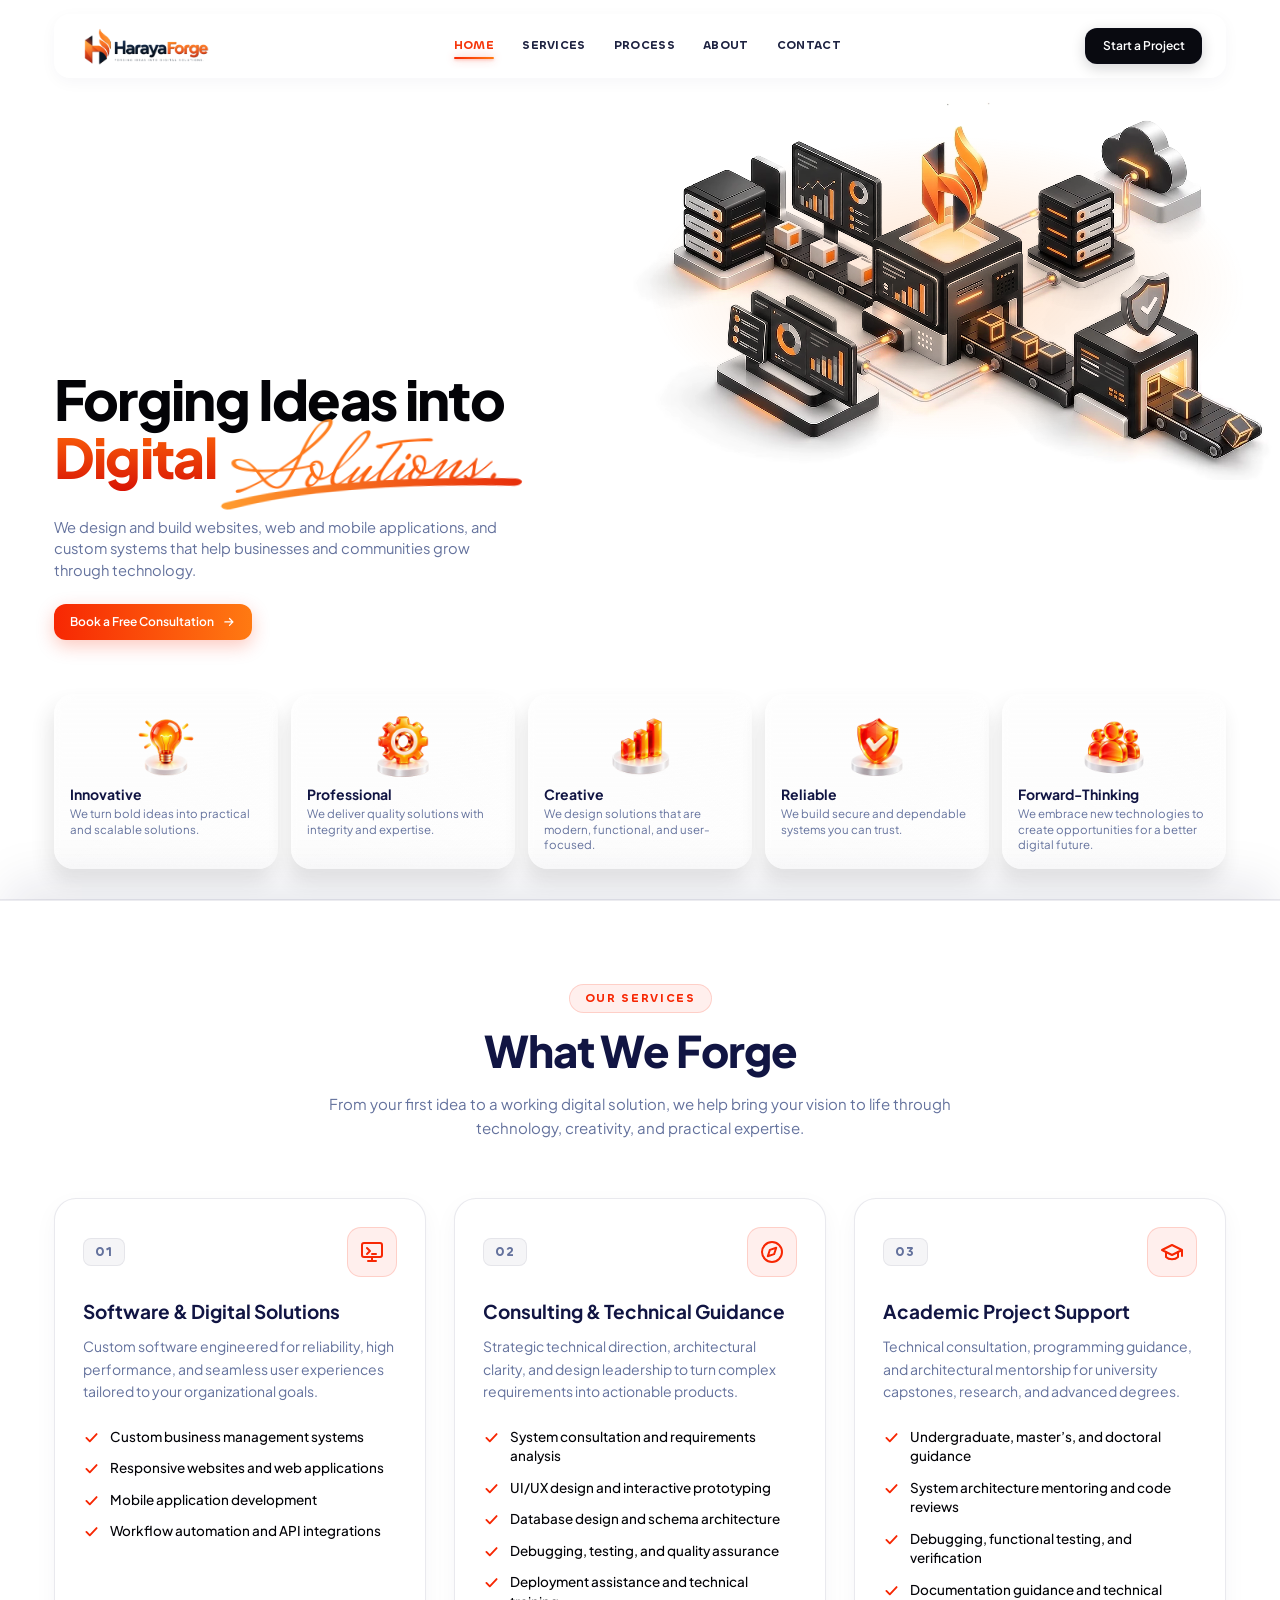
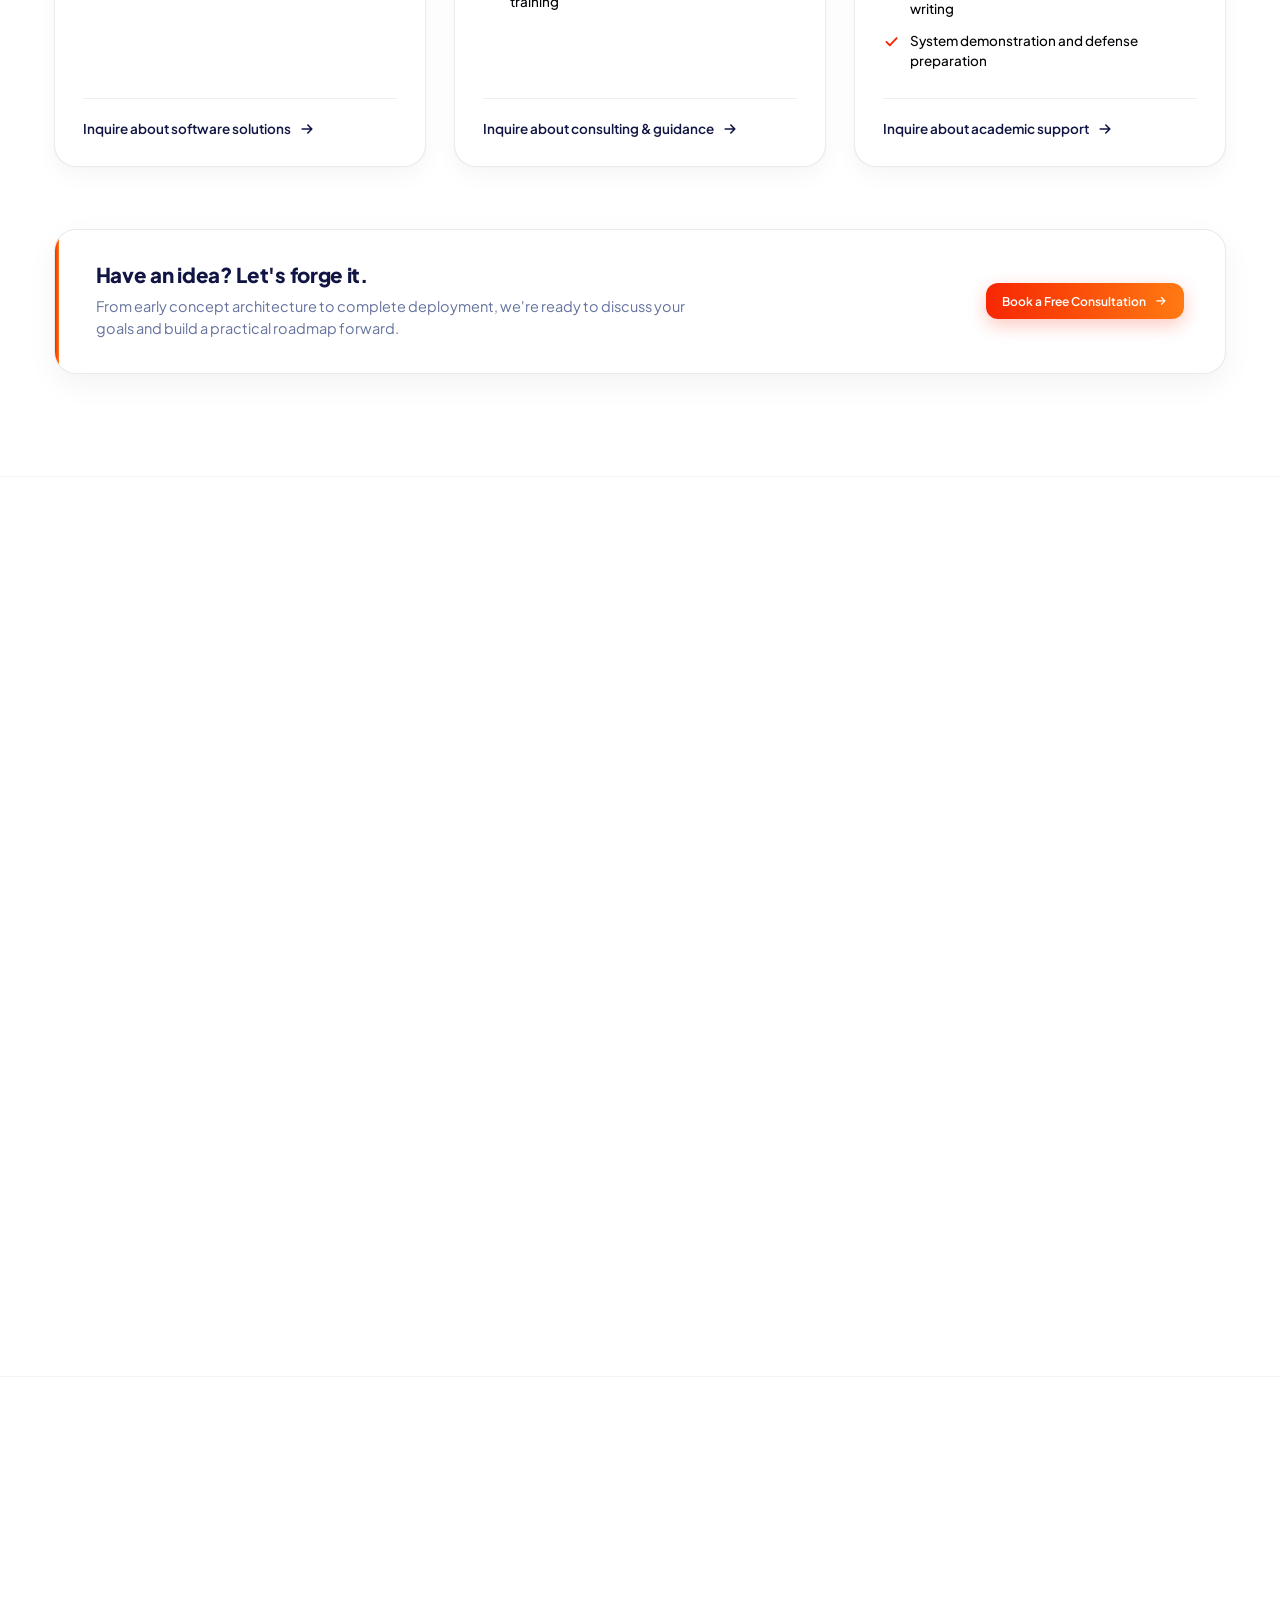
==== index.html @ b67cecdb "first commit" ====
<!DOCTYPE html>
<html lang="en">

<head>
  <meta charset="utf-8">
  <meta name="viewport" content="width=device-width, initial-scale=1">
  <title>HarayaForge | Forging Ideas into Digital Solutions</title>
  <meta name="description"
    content="We design and build websites, web and mobile applications, and custom systems that help businesses and communities grow through technology.">

  <link rel="preconnect" href="https://fonts.googleapis.com">
  <link rel="preconnect" href="https://fonts.gstatic.com" crossorigin>
  <link
    href="https://fonts.googleapis.com/css2?family=Plus+Jakarta+Sans:wght@400;500;600;700;800&family=Mrs+Saint+Delafield&display=swap"
    rel="stylesheet">

  <!-- Favicon, Fonts & Stylesheet -->
  <link rel="preload" href="assets/fonts/Chillax-Semibold.ttf" as="font" type="font/ttf" crossorigin>
  <link rel="icon" href="assets/favicon.png">
  <link rel="stylesheet" href="css/styles.css">
</head>

<body>
  <!-- Accessibility Skip Link -->
  <a class="skip" href="#main">Skip to content</a>

  <div class="page">
    <header>
      <a class="logo" href="#" aria-label="HarayaForge home">
        <img src="assets/logo.webp" alt="HarayaForge" width="489" height="144">
      </a>

      <nav id="nav" aria-label="Primary">
        <ul>
          <li><a class="nav-link on" href="#home">Home</a></li>
          <li><a class="nav-link" href="#services">Services</a></li>
          <li><a class="nav-link" href="#process">Process</a></li>
          <li><a class="nav-link" href="#about">About</a></li>
          <li><a class="nav-link" href="#contact">Contact</a></li>
          <li class="m"><a href="#" style="color:var(--red);font-weight:700">Book a Free Consultation</a></li>
        </ul>
        <span class="nav-indicator" aria-hidden="true"></span>
      </nav>

      <div class="act">
        <a class="btn dark" href="#">Start a Project</a>
        <button class="burger" id="bg" aria-label="Menu" aria-expanded="false" aria-controls="nav">
          <svg viewBox="0 0 24 24" width="22" height="22" fill="none" stroke="#1D2241" stroke-width="2"
            stroke-linecap="round">
            <path d="M4 7h16M4 12h16M4 17h16" />
          </svg>
        </button>
      </div>
    </header>

    <!-- Main Content -->
    <main id="main">
      <!-- Home / Hero Pinned Container (Sticky 100svh Cover-Reveal) -->
      <div class="hero-pinned-container" id="home">
        <div class="hero-pinned-content">
          <canvas id="dot-wave-canvas" class="dot-wave-canvas" aria-hidden="true"></canvas>

          <!-- Hero Section -->
          <section class="hero" aria-labelledby="h">
            <div class="txt">
              <h1 id="h" aria-label="Forging Ideas into Digital Solutions.">
                <span class="l rv" aria-hidden="true">Forging Ideas into</span>
                <span class="l rv" style="--d:.15s" aria-hidden="true"><span class="dg">Digital</span><span
                    class="sol"><span>Solutions.</span><svg viewBox="0 0 100 20" preserveAspectRatio="none">
                      <defs>
                        <linearGradient id="sg">
                          <stop offset="0" stop-color="#FF9A2E" />
                          <stop offset="1" stop-color="#E8300B" />
                        </linearGradient>
                      </defs>
                      <path pathLength="1" d="M2 14 C25 4 55 2 98 8" />
                    </svg></span></span>
              </h1>
              <p class="lead rv" style="--d:.5s">
                We design and build websites, web and mobile applications, and custom systems that help businesses and
                communities grow through technology.
              </p>
              <div class="hero-act rv" style="--d:.65s">
                <a class="btn p" href="#">
                  Book a Free Consultation
                  <svg viewBox="0 0 24 24" fill="none" stroke="currentColor" stroke-width="2.2" stroke-linecap="round"
                    stroke-linejoin="round">
                    <path d="M5 12h14M13 6l6 6-6 6" />
                  </svg>
                </a>
              </div>
            </div>

            <div class="machine" role="img"
              aria-label="Illustration of servers, dashboards and conveyor belts turning ideas into digital solutions">
              <div class="glow"></div>
              <video autoplay muted loop playsinline preload="auto" aria-hidden="true" width="1920" height="1080"
                poster="assets/video/machine-poster.jpg">
                <source src="assets/video/machine.webm" type='video/webm; codecs="vp9"'>
                <source src="assets/video/machine.mp4" type="video/mp4">
              </video>
            </div>
          </section>

          <!-- Feature Value Cards -->
          <ul class="cards">
            <li class="card rv" style="--d:.7s">
              <img src="assets/icons/innovative.webp" alt="" width="340" height="340">
              <h2>Innovative</h2>
              <p>We turn bold ideas into practical and scalable solutions.</p>
            </li>
            <li class="card rv" style="--d:.79s">
              <img src="assets/icons/professional.webp" alt="" width="340" height="340">
              <h2>Professional</h2>
              <p>We deliver quality solutions with integrity and expertise.</p>
            </li>
            <li class="card rv" style="--d:.88s">
              <img src="assets/icons/creative.webp" alt="" width="340" height="340">
              <h2>Creative</h2>
              <p>We design solutions that are modern, functional, and user-focused.</p>
            </li>
            <li class="card rv" style="--d:.97s">
              <img src="assets/icons/reliable.webp" alt="" width="340" height="340">
              <h2>Reliable</h2>
              <p>We build secure and dependable systems you can trust.</p>
            </li>
            <li class="card rv" style="--d:1.06s">
              <img src="assets/icons/forward-thinking.webp" alt="" width="340" height="340">
              <h2>Forward-Thinking</h2>
              <p>We embrace new technologies to create opportunities for a better digital future.</p>
            </li>
          </ul>

          <!-- Depth & Dark Overlay for Polish -->
          <div class="hero-depth-overlay" aria-hidden="true"></div>
        </div>
      </div>

      <!-- Services Section -->
      <section id="services" class="services-section" aria-labelledby="services-title">
        <canvas id="services-dot-canvas" class="dot-wave-canvas" aria-hidden="true"></canvas>
        <div class="services-container">
          <!-- Section Header -->
          <div class="services-header">
            <span class="services-eyebrow">OUR SERVICES</span>
            <h2 id="services-title" class="services-title">What We Forge</h2>
            <p class="services-lead">
              From your first idea to a working digital solution, we help bring your vision to life through technology,
              creativity, and practical expertise.
            </p>
          </div>

          <!-- Services Grid (Exactly Three Cards) -->
          <div class="services-grid">
            <!-- (01) Software & Digital Solutions -->
            <article class="service-card">
              <div class="service-card-top">
                <span class="service-num">01</span>
                <div class="service-icon-wrap" aria-hidden="true">
                  <svg class="service-icon" viewBox="0 0 24 24" fill="none" stroke="currentColor" stroke-width="2"
                    stroke-linecap="round" stroke-linejoin="round">
                    <rect x="2" y="3" width="20" height="14" rx="2" />
                    <line x1="8" y1="21" x2="16" y2="21" />
                    <line x1="12" y1="17" x2="12" y2="21" />
                    <polyline points="7 8 10 11 7 14" />
                    <line x1="12" y1="14" x2="16" y2="14" />
                  </svg>
                </div>
              </div>
              <h3 class="service-card-title">Software & Digital Solutions</h3>
              <p class="service-card-desc">
                Custom software engineered for reliability, high performance, and seamless user experiences tailored to
                your organizational goals.
              </p>
              <ul class="service-features" aria-label="Software & Digital Solutions features">
                <li>
                  <svg class="check-icon" viewBox="0 0 20 20" fill="none" aria-hidden="true">
                    <path d="M4 10.5L8 14.5L16 6" stroke="currentColor" stroke-width="2.2" stroke-linecap="round"
                      stroke-linejoin="round" />
                  </svg>
                  <span>Custom business management systems</span>
                </li>
                <li>
                  <svg class="check-icon" viewBox="0 0 20 20" fill="none" aria-hidden="true">
                    <path d="M4 10.5L8 14.5L16 6" stroke="currentColor" stroke-width="2.2" stroke-linecap="round"
                      stroke-linejoin="round" />
                  </svg>
                  <span>Responsive websites and web applications</span>
                </li>
                <li>
                  <svg class="check-icon" viewBox="0 0 20 20" fill="none" aria-hidden="true">
                    <path d="M4 10.5L8 14.5L16 6" stroke="currentColor" stroke-width="2.2" stroke-linecap="round"
                      stroke-linejoin="round" />
                  </svg>
                  <span>Mobile application development</span>
                </li>
                <li>
                  <svg class="check-icon" viewBox="0 0 20 20" fill="none" aria-hidden="true">
                    <path d="M4 10.5L8 14.5L16 6" stroke="currentColor" stroke-width="2.2" stroke-linecap="round"
                      stroke-linejoin="round" />
                  </svg>
                  <span>Workflow automation and API integrations</span>
                </li>
              </ul>
              <div class="service-card-footer">
                <a class="service-action-link"
                  href="mailto:harayaforge@gmail.com?subject=Inquiry%20regarding%20Software%20%26%20Digital%20Solutions"
                  aria-label="Inquire about Software & Digital Solutions">
                  <span>Inquire about software solutions</span>
                  <svg class="link-arrow" viewBox="0 0 20 20" fill="none" stroke="currentColor" stroke-width="2"
                    stroke-linecap="round" stroke-linejoin="round" aria-hidden="true">
                    <path d="M4 10h12M11 5l5 5-5 5" />
                  </svg>
                </a>
              </div>
            </article>

            <!-- (02) Consulting & Technical Guidance -->
            <article class="service-card">
              <div class="service-card-top">
                <span class="service-num">02</span>
                <div class="service-icon-wrap" aria-hidden="true">
                  <svg class="service-icon" viewBox="0 0 24 24" fill="none" stroke="currentColor" stroke-width="2"
                    stroke-linecap="round" stroke-linejoin="round">
                    <circle cx="12" cy="12" r="10" />
                    <polygon points="16.24 7.76 14.12 14.12 7.76 16.24 9.88 9.88 16.24 7.76" />
                  </svg>
                </div>
              </div>
              <h3 class="service-card-title">Consulting & Technical Guidance</h3>
              <p class="service-card-desc">
                Strategic technical direction, architectural clarity, and design leadership to turn complex requirements
                into actionable products.
              </p>
              <ul class="service-features" aria-label="Consulting & Technical Guidance features">
                <li>
                  <svg class="check-icon" viewBox="0 0 20 20" fill="none" aria-hidden="true">
                    <path d="M4 10.5L8 14.5L16 6" stroke="currentColor" stroke-width="2.2" stroke-linecap="round"
                      stroke-linejoin="round" />
                  </svg>
                  <span>System consultation and requirements analysis</span>
                </li>
                <li>
                  <svg class="check-icon" viewBox="0 0 20 20" fill="none" aria-hidden="true">
                    <path d="M4 10.5L8 14.5L16 6" stroke="currentColor" stroke-width="2.2" stroke-linecap="round"
                      stroke-linejoin="round" />
                  </svg>
                  <span>UI/UX design and interactive prototyping</span>
                </li>
                <li>
                  <svg class="check-icon" viewBox="0 0 20 20" fill="none" aria-hidden="true">
                    <path d="M4 10.5L8 14.5L16 6" stroke="currentColor" stroke-width="2.2" stroke-linecap="round"
                      stroke-linejoin="round" />
                  </svg>
                  <span>Database design and schema architecture</span>
                </li>
                <li>
                  <svg class="check-icon" viewBox="0 0 20 20" fill="none" aria-hidden="true">
                    <path d="M4 10.5L8 14.5L16 6" stroke="currentColor" stroke-width="2.2" stroke-linecap="round"
                      stroke-linejoin="round" />
                  </svg>
                  <span>Debugging, testing, and quality assurance</span>
                </li>
                <li>
                  <svg class="check-icon" viewBox="0 0 20 20" fill="none" aria-hidden="true">
                    <path d="M4 10.5L8 14.5L16 6" stroke="currentColor" stroke-width="2.2" stroke-linecap="round"
                      stroke-linejoin="round" />
                  </svg>
                  <span>Deployment assistance and technical training</span>
                </li>
              </ul>
              <div class="service-card-footer">
                <a class="service-action-link"
                  href="mailto:harayaforge@gmail.com?subject=Inquiry%20regarding%20Consulting%20%26%20Technical%20Guidance"
                  aria-label="Inquire about Consulting & Technical Guidance">
                  <span>Inquire about consulting & guidance</span>
                  <svg class="link-arrow" viewBox="0 0 20 20" fill="none" stroke="currentColor" stroke-width="2"
                    stroke-linecap="round" stroke-linejoin="round" aria-hidden="true">
                    <path d="M4 10h12M11 5l5 5-5 5" />
                  </svg>
                </a>
              </div>
            </article>

            <!-- (03) Academic Project Support -->
            <article class="service-card">
              <div class="service-card-top">
                <span class="service-num">03</span>
                <div class="service-icon-wrap" aria-hidden="true">
                  <svg class="service-icon" viewBox="0 0 24 24" fill="none" stroke="currentColor" stroke-width="2"
                    stroke-linecap="round" stroke-linejoin="round">
                    <path d="M22 10v6M2 10l10-5 10 5-10 5z" />
                    <path d="M6 12v5c3 3 9 3 12 0v-5" />
                  </svg>
                </div>
              </div>
              <h3 class="service-card-title">Academic Project Support</h3>
              <p class="service-card-desc">
                Technical consultation, programming guidance, and architectural mentorship for university capstones,
                research, and advanced degrees.
              </p>
              <ul class="service-features" aria-label="Academic Project Support features">
                <li>
                  <svg class="check-icon" viewBox="0 0 20 20" fill="none" aria-hidden="true">
                    <path d="M4 10.5L8 14.5L16 6" stroke="currentColor" stroke-width="2.2" stroke-linecap="round"
                      stroke-linejoin="round" />
                  </svg>
                  <span>Undergraduate, master’s, and doctoral guidance</span>
                </li>
                <li>
                  <svg class="check-icon" viewBox="0 0 20 20" fill="none" aria-hidden="true">
                    <path d="M4 10.5L8 14.5L16 6" stroke="currentColor" stroke-width="2.2" stroke-linecap="round"
                      stroke-linejoin="round" />
                  </svg>
                  <span>System architecture mentoring and code reviews</span>
                </li>
                <li>
                  <svg class="check-icon" viewBox="0 0 20 20" fill="none" aria-hidden="true">
                    <path d="M4 10.5L8 14.5L16 6" stroke="currentColor" stroke-width="2.2" stroke-linecap="round"
                      stroke-linejoin="round" />
                  </svg>
                  <span>Debugging, functional testing, and verification</span>
                </li>
                <li>
                  <svg class="check-icon" viewBox="0 0 20 20" fill="none" aria-hidden="true">
                    <path d="M4 10.5L8 14.5L16 6" stroke="currentColor" stroke-width="2.2" stroke-linecap="round"
                      stroke-linejoin="round" />
                  </svg>
                  <span>Documentation guidance and technical writing</span>
                </li>
                <li>
                  <svg class="check-icon" viewBox="0 0 20 20" fill="none" aria-hidden="true">
                    <path d="M4 10.5L8 14.5L16 6" stroke="currentColor" stroke-width="2.2" stroke-linecap="round"
                      stroke-linejoin="round" />
                  </svg>
                  <span>System demonstration and defense preparation</span>
                </li>
              </ul>
              <div class="service-card-footer">
                <a class="service-action-link"
                  href="mailto:harayaforge@gmail.com?subject=Inquiry%20regarding%20Academic%20Project%20Support"
                  aria-label="Inquire about Academic Project Support">
                  <span>Inquire about academic support</span>
                  <svg class="link-arrow" viewBox="0 0 20 20" fill="none" stroke="currentColor" stroke-width="2"
                    stroke-linecap="round" stroke-linejoin="round" aria-hidden="true">
                    <path d="M4 10h12M11 5l5 5-5 5" />
                  </svg>
                </a>
              </div>
            </article>
          </div>

          <!-- Consultation CTA Banner -->
          <div class="services-cta-banner">
            <div class="services-cta-content">
              <h3 class="services-cta-title">Have an idea? Let's forge it.</h3>
              <p class="services-cta-desc">
                From early concept architecture to complete deployment, we're ready to discuss your goals and build a
                practical roadmap forward.
              </p>
            </div>
            <div class="services-cta-action">
              <a class="btn p" href="mailto:harayaforge@gmail.com?subject=Consultation%20Request%20-%20HarayaForge">
                Book a Free Consultation
                <svg viewBox="0 0 24 24" fill="none" stroke="currentColor" stroke-width="2.2" stroke-linecap="round"
                  stroke-linejoin="round" aria-hidden="true">
                  <path d="M5 12h14M13 6l6 6-6 6" />
                </svg>
              </a>
            </div>
          </div>
        </div>
      </section>

      <!-- Process Section (Clean White Background) -->
      <section id="process" class="blank-section" aria-label="Process"></section>

      <!-- About Section (Clean White Background) -->
      <section id="about" class="blank-section" aria-label="About"></section>

      <!-- Contact Section (Clean White Background) -->
      <section id="contact" class="blank-section" aria-label="Contact"></section>
    </main>
  </div>

  <!-- Client Script -->
  <script src="js/main.js" defer></script>
</body>

</html>
---- css/styles.css ----
/*
 * HarayaForge — Core Stylesheet
 *
 * Design Tokens (:root variables):
 *   --ink:    #030307  (Body text)
 *   --nav:    #1D2241  (Navigation & outlined button border)
 *   --navy:   #111543  (Card headings)
 *   --muted:  #64729D  (Muted subtitle & lead paragraph)
 *   --red:    #F72703  (Brand red accent)
 *   --orange: #FF7A12  (Brand orange accent)
 *   --grad:   linear-gradient(90deg, #F72703, #FF7A12)
 *
 * Sections:
 *   1. CSS RESET & GLOBAL TOKENS
 *   2. NAVIGATION (HEADER, LOGO, NAV, CTA)
 *   3. HERO SECTION & TYPOGRAPHY
 *   4. MACHINE PRESENTATION & BLEND MODE
 *   5. FEATURE CARDS
 *   6. INTRO KEYFRAME ANIMATIONS
 *   7. ACCESSIBILITY & REDUCED MOTION
 *   8. RESPONSIVE MEDIA QUERIES
 */

/* ==========================================================================
   1. CSS Reset & Global Tokens
   ========================================================================== */
@font-face {
  font-family: 'Chillax';
  src: url('../assets/fonts/Chillax-Semibold.ttf') format('truetype'),
    url('../Chillax-Semibold.ttf') format('truetype');
  font-weight: 600;
  font-style: normal;
  font-display: swap;
}

@font-face {
  font-family: 'Melodrama';
  src: url('../assets/fonts/Melodrama-Bold.ttf') format('truetype'),
    url('../Melodrama-Bold.ttf') format('truetype');
  font-weight: 700;
  font-style: normal;
  font-display: swap;
}

@font-face {
  font-family: 'Melodrama';
  src: url('../assets/fonts/Melodrama-Regular.ttf') format('truetype'),
    url('../Melodrama-Regular.ttf') format('truetype');
  font-weight: 400;
  font-style: normal;
  font-display: swap;
}

@font-face {
  font-family: 'Panchang';
  src: url('../assets/fonts/Panchang-Semibold.ttf') format('truetype'),
    url('../Panchang-Semibold.ttf') format('truetype');
  font-weight: 600;
  font-style: normal;
  font-display: swap;
}

:root {
  --ink: #030307;
  --nav: #1D2241;
  --navy: #111543;
  --muted: #64729D;
  --red: #F72703;
  --orange: #FF7A12;
  --grad: linear-gradient(90deg, #F72703, #FF7A12);

  /* Sticky cover-reveal depth effect parameters (customizable) */
  --hero-min-scale: 0.96;
  --hero-max-dim: 0.35;
  --hero-scale-origin: center center;
  --hero-scale: 1;
  --hero-overlay: 0;
}

* {
  box-sizing: border-box;
}

html {
  scroll-behavior: smooth;
  scroll-padding-top: clamp(80px, 8vw, 115px);
}

#home,
#services,
#process,
#about,
#contact,
.services-section,
.blank-section {
  scroll-margin-top: clamp(80px, 8vw, 115px);
}

/* Modern Aesthetic Scrollbar — Gradient Orange */
* {
  scrollbar-width: thin;
  scrollbar-color: #FF7A12 rgba(245, 247, 250, 0.4);
}

::-webkit-scrollbar {
  width: 7px;
  height: 7px;
}

::-webkit-scrollbar-track {
  background: rgba(245, 247, 250, 0.4);
}

::-webkit-scrollbar-thumb {
  background: linear-gradient(180deg, #FF7A12 0%, #F72703 100%);
  border-radius: 999px;
  border: 1.5px solid transparent;
  background-clip: padding-box;
  box-shadow: 0 0 6px rgba(247, 39, 3, 0.35);
  transition: filter .25s ease, box-shadow .25s ease, background .25s ease;
}

::-webkit-scrollbar-thumb:hover {
  background: linear-gradient(180deg, #FF9431 0%, #FF3814 100%);
  border: 1px solid transparent;
  background-clip: padding-box;
  box-shadow: 0 0 12px rgba(247, 39, 3, 0.6);
  filter: brightness(1.08);
}

::-webkit-scrollbar-thumb:active {
  background: linear-gradient(180deg, #F72703 0%, #D81E00 100%);
  filter: brightness(0.95);
}

::-webkit-scrollbar-corner {
  background: transparent;
}

html,
body {
  margin: 0;
  background: #fff;
  overflow-x: clip;
}

body {
  font-family: 'Plus Jakarta Sans', system-ui, sans-serif;
  color: var(--ink);
}

a {
  color: inherit;
  text-decoration: none;
}

.skip {
  position: absolute;
  left: -999px;
}

.skip:focus {
  left: 8px;
  top: 8px;
  background: #fff;
  padding: 8px;
  z-index: 9;
}

:focus-visible {
  outline: 2px solid var(--red);
  outline-offset: 3px;
}

.page {
  min-height: 100svh;
  display: block;
  max-width: 1800px;
  margin: 0 auto;
  position: relative;
}

/* ==========================================================================
   2. Navigation (Header, Logo, Nav, CTA)
   ========================================================================== */
header {
  position: fixed;
  top: clamp(10px, 1.1vw, 20px);
  left: 0;
  right: 0;
  width: calc(100% - 2 * 4.2vw);
  max-width: calc(1800px - 2 * 4.2vw);
  margin: 0 auto;
  z-index: 1000;
  display: flex;
  align-items: center;
  justify-content: space-between;
  padding: clamp(10px, 0.8vw, 15px) clamp(18px, 1.8vw, 32px);
  box-sizing: border-box;
  background: rgba(255, 255, 255, 0.12);
  backdrop-filter: blur(14px) saturate(140%);
  -webkit-backdrop-filter: blur(14px) saturate(140%);
  border: 1px solid rgba(255, 255, 255, 0.22);
  border-radius: 16px;
  box-shadow: 0 4px 16px rgba(17, 21, 67, 0.04);
  transition: background .4s cubic-bezier(.16, 1, .3, 1),
    backdrop-filter .4s cubic-bezier(.16, 1, .3, 1),
    -webkit-backdrop-filter .4s cubic-bezier(.16, 1, .3, 1),
    border-color .4s cubic-bezier(.16, 1, .3, 1),
    box-shadow .4s cubic-bezier(.16, 1, .3, 1),
    transform .3s ease;
}

main {
  display: block;
  position: relative;
  padding-top: 0;
}

header.scrolled {
  background: rgba(255, 255, 255, 0.78);
  backdrop-filter: blur(24px) saturate(190%);
  -webkit-backdrop-filter: blur(24px) saturate(190%);
  border: 1px solid rgba(255, 255, 255, 0.88);
  box-shadow: 0 16px 40px -8px rgba(17, 21, 67, 0.12),
    0 4px 14px -2px rgba(17, 21, 67, 0.05),
    inset 0 1px 0 rgba(255, 255, 255, 0.95),
    inset 0 -1px 0 rgba(17, 21, 67, 0.04);
}

header .logo,
header nav,
header .act {
  position: relative;
  z-index: 1;
}

.logo img {
  display: block;
  height: clamp(38px, 3.2vw, 52px);
  width: auto;
}

nav {
  position: relative;
}

nav ul {
  display: flex;
  gap: 2.2vw;
  list-style: none;
  margin: 0;
  padding: 0;
  position: relative;
}

nav a {
  position: relative;
  font-family: 'Chillax', system-ui, -apple-system, sans-serif;
  font-size: clamp(12px, .86vw, 15px);
  font-weight: 600;
  letter-spacing: .025em;
  text-transform: uppercase;
  color: var(--nav);
  padding: .4vw 0;
  display: inline-block;
  transition: color .25s ease;
}

nav a:hover {
  color: #F5360A;
}

nav a.on {
  color: #F5360A;
}

/* Sliding active indicator underline (Modern, silky horizontal glider) */
.nav-indicator {
  position: absolute;
  bottom: 0px;
  left: 0;
  height: 2.5px;
  width: 0;
  background: var(--grad);
  border-radius: 999px;
  pointer-events: none;
  opacity: 0;
  transform: translateX(0);
  transition: transform 0.38s cubic-bezier(0.16, 1, 0.3, 1),
    width 0.38s cubic-bezier(0.16, 1, 0.3, 1),
    opacity 0.25s ease;
  box-shadow: 0 0 10px rgba(247, 39, 3, 0.45), 0 1px 3px rgba(247, 39, 3, 0.3);
  z-index: 2;
}

nav .m {
  display: none;
}

.act {
  display: flex;
  gap: .7vw;
  align-items: center;
}

.btn {
  display: inline-flex;
  align-items: center;
  gap: .6vw;
  height: clamp(36px, 2.6vw, 44px);
  padding: 0 1.3vw;
  border-radius: 12px;
  font-weight: 600;
  font-size: clamp(12px, .82vw, 14px);
  white-space: nowrap;
  transition: transform .25s, box-shadow .25s;
}

.btn.o {
  border: 1.5px solid var(--nav);
  font-weight: 500;
  color: var(--nav);
  background: #fff;
}

.btn.p {
  background: var(--grad);
  color: #fff;
  box-shadow: 0 6px 18px rgba(247, 39, 3, .25);
}

.btn.dark {
  background: #090a10;
  color: #fff;
  border: 1px solid rgba(17, 21, 67, 0.12);
  box-shadow: 0 4px 14px rgba(9, 10, 16, 0.18);
}

.btn:hover {
  transform: translateY(-2px);
}

.btn.p:hover {
  box-shadow: 0 10px 24px rgba(247, 39, 3, .35);
}

.btn.dark:hover {
  background: #191c2b;
  box-shadow: 0 8px 22px rgba(9, 10, 16, 0.28);
}

.btn svg {
  width: 1.15em;
  height: 1.15em;
  transition: transform .25s;
}

.btn:hover svg {
  transform: translateX(4px);
}

.burger {
  display: none;
  background: none;
  border: 1.5px solid var(--nav);
  border-radius: 12px;
  width: 42px;
  height: 42px;
  cursor: pointer;
}

/* ==========================================================================
   3. Hero Section & Typography
   ========================================================================== */
/* Sticky Cover-Reveal: Pinned Home Container */
.hero-pinned-container {
  position: -webkit-sticky;
  position: sticky;
  top: 0;
  height: 100vh;
  height: 100svh;
  width: 100%;
  z-index: 1;
  background: #ffffff;
  overflow: hidden;
}

.hero-pinned-content {
  position: relative;
  width: 100%;
  height: 100%;
  display: flex;
  flex-direction: column;
  justify-content: space-between;
  padding-top: calc(clamp(10px, 1.1vw, 20px) + clamp(58px, 4.8vw, 82px) + clamp(24px, 2.5vw, 44px));
  box-sizing: border-box;
  transform-origin: var(--hero-scale-origin, center center);
  transform: scale(var(--hero-scale, 1));
  will-change: transform;
}

.hero-depth-overlay {
  position: absolute;
  inset: 0;
  background: #030307;
  pointer-events: none;
  z-index: 4;
  opacity: var(--hero-overlay, 0);
  will-change: opacity;
}

/* CSS Scroll-Driven Animation (Chromium 115+) with JS RAF fallback */
@supports (animation-timeline: scroll()) {
  @keyframes heroDepthScale {
    from {
      transform: scale(1);
    }

    to {
      transform: scale(var(--hero-min-scale, 0.96));
    }
  }

  @keyframes heroDepthDim {
    from {
      opacity: 0;
    }

    to {
      opacity: var(--hero-max-dim, 0.35);
    }
  }

  .hero-pinned-content {
    animation: heroDepthScale linear both;
    animation-timeline: scroll(root block);
    animation-range: 0 100svh;
  }

  .hero-depth-overlay {
    animation: heroDepthDim linear both;
    animation-timeline: scroll(root block);
    animation-range: 0 100svh;
  }
}

@media (prefers-reduced-motion: reduce) {
  .hero-pinned-content {
    transform: none !important;
    animation: none !important;
  }

  .hero-depth-overlay {
    opacity: 0 !important;
    animation: none !important;
  }
}

.hero {
  position: relative;
  display: flex;
  align-items: flex-end;
  min-height: max(25vw, calc(100svh - clamp(80px, 8vw, 110px) - clamp(245px, 18vw, 290px)));
  padding: 0.8vw 0 2vw 4.2vw;
  margin: auto 0;
}

.dot-wave-canvas {
  position: absolute;
  inset: 0;
  width: 100%;
  height: 100%;
  pointer-events: none;
  z-index: 0;
  overflow: hidden;
}

.txt {
  position: relative;
  z-index: 1;
}

h1 {
  margin: 0;
  font-size: clamp(2.1rem, 4.3vw, 4.6rem);
  font-weight: 800;
  line-height: 1.04;
  letter-spacing: -.03em;
}

h1 .l {
  display: block;
}

.dg {
  background: linear-gradient(180deg, #FF6A0A, #D81405);
  -webkit-background-clip: text;
  background-clip: text;
  color: transparent;
}

.sol {
  position: relative;
  display: inline-block;
  margin-left: .12em;
  font-family: 'Mrs Saint Delafield', cursive;
  font-weight: 400;
  font-size: 1.65em;
  letter-spacing: 0;
  line-height: .6;
  transform: rotate(-3deg);
  padding: 0 .05em;
  vertical-align: -.05em;
}

.sol span {
  background: linear-gradient(160deg, #FFA033 0%, #FF6A13 45%, #E8300B 100%);
  -webkit-background-clip: text;
  background-clip: text;
  color: transparent;
  padding-right: .08em;
}

.sol svg {
  position: absolute;
  left: -2%;
  bottom: -.1em;
  width: 104%;
  height: .32em;
  overflow: visible;
}

.sol path {
  fill: none;
  stroke: url(#sg);
  stroke-width: 5;
  stroke-linecap: round;
  stroke-dasharray: 1;
  animation: draw 1s .9s ease-in-out backwards;
}

.lead {
  margin: 1.5vw 0 0;
  max-width: 35vw;
  font-size: clamp(0.92rem, 1.1vw, 1.25rem);
  line-height: 1.45;
  color: var(--muted);
}

.hero-act {
  margin-top: clamp(16px, 1.8vw, 28px);
  display: flex;
  align-items: center;
  gap: 1vw;
}

/* ==========================================================================
   4. Machine Presentation (no stacking-context ancestors: blend stays valid)
   ========================================================================== */
.machine {
  position: absolute;
  right: -0.5vw;
  top: -1.2vw;
  width: 53vw;
  pointer-events: none;
}

.glow {
  position: absolute;
  inset: 10% 6%;
  background: radial-gradient(closest-side, rgba(255, 122, 18, .22), rgba(255, 122, 18, 0));
}

.machine video {
  position: relative;
  display: block;
  width: 100%;
  height: auto;
  mix-blend-mode: multiply;
  pointer-events: none;
  user-select: none;
  animation: vin 1.2s .5s cubic-bezier(.2, .7, .2, 1) backwards;
}

/* ==========================================================================
   5. Feature Cards
   ========================================================================== */
.cards {
  position: relative;
  z-index: 2;
  list-style: none;
  margin: auto 0 0;
  display: grid;
  grid-template-columns: repeat(5, 1fr);
  gap: 1vw;
  padding: clamp(14px, 1.4vw, 22px) 4.2vw clamp(24px, 2.4vw, 38px);
}

.card {
  position: relative;
  background: rgba(250, 250, 250, 0.45);
  backdrop-filter: blur(8px) saturate(60%);
  -webkit-backdrop-filter: blur(8px) saturate(60%);
  border: 1px solid rgba(255, 255, 255, 0.6);
  border-radius: 20px;
  box-shadow: -4px 12px 20px 0 rgba(51, 51, 51, 0.12),
    inset 0px 0px 4px 2px rgba(255, 255, 255, 0.55);
  overflow: hidden;
  padding: clamp(16px, 1.4vw, 24px) 1.2vw 1.2vw;
  transition: transform .35s, box-shadow .35s;
}

/* Reflection highlights (two-layer overlay) */
.card::before {
  content: '';
  position: absolute;
  top: 0;
  left: 0;
  width: 100%;
  height: 100%;
  pointer-events: none;
  border-radius: inherit;
  /* angled edge reflection */
  background: linear-gradient(to left top, rgba(255, 255, 255, 0.35) 0%, rgba(255, 255, 255, 0) 50%);
  z-index: 1;
}

.card::after {
  content: '';
  position: absolute;
  top: 0;
  left: 0;
  width: 100%;
  height: 100%;
  pointer-events: none;
  border-radius: inherit;
  /* subtle top-to-bottom sheen */
  background: linear-gradient(to bottom, rgba(255, 255, 255, 0.25) 0%, rgba(255, 255, 255, 0) 100%);
  z-index: 1;
}

.card:hover {
  transform: translateY(-4px);
  box-shadow: -4px 16px 28px 0 rgba(51, 51, 51, 0.18),
    inset 0px 0px 6px 3px rgba(255, 255, 255, 0.7);
}

.card img,
.card h2,
.card p {
  position: relative;
  z-index: 2;
}

.card img {
  display: block;
  width: clamp(52px, 5.2vw, 82px);
  height: clamp(52px, 5.2vw, 82px);
  margin: 0 auto .4vw;
  animation: fl 5s ease-in-out infinite;
  transition: scale .35s;
}

.card:hover img {
  scale: 1.05;
}

.card:nth-child(2) img {
  animation-delay: -1s;
}

.card:nth-child(3) img {
  animation-delay: -2s;
}

.card:nth-child(4) img {
  animation-delay: -3s;
}

.card:nth-child(5) img {
  animation-delay: -4s;
}

.card h2 {
  margin: .4vw 0 .25vw;
  font-size: clamp(14px, 1.02vw, 17px);
  font-weight: 700;
  color: var(--navy);
}

.card p {
  margin: 0;
  font-size: clamp(11.5px, .82vw, 13.5px);
  line-height: 1.36;
  color: var(--muted);
}

/* ==========================================================================
   6. Intro Keyframe Animations (CSS only, visible without JS)
   ========================================================================== */
.rv {
  animation: up .8s var(--d, 0s) cubic-bezier(.2, .7, .2, 1) backwards;
}

@keyframes up {
  from {
    opacity: 0;
    transform: translateY(24px);
  }
}

@keyframes vin {
  from {
    opacity: 0;
    scale: .96;
  }
}

@keyframes draw {
  from {
    stroke-dashoffset: 1;
  }

  to {
    stroke-dashoffset: 0;
  }
}

@keyframes fl {
  50% {
    transform: translateY(-5px);
  }
}

/* ==========================================================================
   7. Accessibility & Reduced Motion
   ========================================================================== */
@media (prefers-reduced-motion: reduce) {
  html {
    scroll-behavior: auto !important;
  }

  *,
  *::before,
  *::after {
    animation-duration: 0.01ms !important;
    animation-iteration-count: 1 !important;
    transition-duration: 0.01ms !important;
  }

  .nav-indicator {
    transition: none !important;
  }
}

/* ==========================================================================
   8. Responsive Media Queries
   ========================================================================== */
@media (max-width: 1100px) {
  .cards {
    grid-template-columns: repeat(6, 1fr);
    gap: 14px;
    padding: 0 4vw 22px;
  }

  .card {
    grid-column: span 2;
    padding: 10px 16px 16px;
    border-radius: 16px;
  }

  .card:nth-child(4) {
    grid-column: 2 / 4;
  }

  .card:nth-child(5) {
    grid-column: 4 / 6;
  }

  .card img {
    width: 80px;
    height: 80px;
  }

  .act .o {
    display: none;
  }

  .machine {
    width: 58vw;
  }
}

@media (max-width: 900px) {
  header {
    top: 10px;
    width: calc(100% - 2 * 4vw);
    max-width: none;
    margin: 0 auto;
    padding: 10px 18px;
    border-radius: 16px;
  }

  .hero-pinned-content {
    padding-top: 86px;
  }

  main {
    padding-top: 0;
  }

  .burger {
    display: block;
  }

  .act .btn {
    display: none;
  }

  nav {
    position: absolute;
    left: 0;
    right: 0;
    top: calc(100% + 10px);
    background: rgba(255, 255, 255, 0.12);
    backdrop-filter: blur(16px) saturate(140%);
    -webkit-backdrop-filter: blur(16px) saturate(140%);
    border: 1px solid rgba(255, 255, 255, 0.2);
    border-radius: 16px;
    box-shadow: 0 10px 24px rgba(0, 0, 0, 0.08);
    padding: 14px 22px;
    display: none;
  }

  nav.open {
    display: block;
  }

  nav ul {
    flex-direction: column;
    gap: 6px;
  }

  .nav-indicator {
    display: none !important;
  }

  nav a {
    font-size: 14.5px;
    padding: 9px 0;
    transition: color .25s ease, padding .25s ease;
  }

  nav a.on {
    color: #F5360A;
    font-weight: 700;
    padding-left: 10px;
    border-left: 2.5px solid #F5360A;
  }

  nav .m {
    display: block;
  }

  .hero {
    flex-direction: column;
    align-items: flex-start;
    padding: 22px 5vw 8px;
    margin: 0;
  }

  .lead {
    max-width: none;
    font-size: 16px;
    margin-top: 16px;
  }

  .machine {
    position: relative;
    right: auto;
    top: auto;
    width: 100%;
    margin-top: 8px;
  }

  .logo img {
    height: 46px;
  }
}

@media (max-width: 768px) {
  .hero-pinned-content {
    justify-content: flex-start;
    gap: 6px;
  }

  .cards {
    display: flex;
    overflow-x: auto;
    gap: 12px;
    padding: 8px 4vw 16px;
    margin-top: auto;
    scrollbar-width: none;
    -ms-overflow-style: none;
    -webkit-overflow-scrolling: touch;
  }

  .cards::-webkit-scrollbar {
    display: none;
  }

  .card {
    flex: 0 0 clamp(160px, 45vw, 210px);
    grid-column: auto !important;
    padding: 12px 14px;
    border-radius: 16px;
  }
}

@media (max-width: 560px) {
  .hero {
    padding: 10px 4.5vw 4px;
  }

  .hero h1 {
    font-size: clamp(1.8rem, 7.8vw, 2.4rem);
    line-height: 1.08;
  }

  .lead {
    font-size: 14px;
    margin-top: 10px;
    line-height: 1.4;
  }

  .hero-act {
    margin-top: 12px;
  }

  .hero-act .btn {
    padding: 9px 18px;
    font-size: 13.5px;
  }

  .machine {
    max-height: 24vh;
    width: 90%;
    margin: 4px auto 0;
  }

  .machine video {
    max-height: 24vh;
    object-fit: contain;
  }

  .card img {
    width: 52px;
    height: 52px;
  }

  .card h2 {
    font-size: 14.5px;
  }

  .card p {
    font-size: 12px;
    line-height: 1.35;
  }
}

/* ==========================================================================
   9. Services Section (What We Forge)
   ========================================================================== */
.services-section {
  position: relative;
  z-index: 2;
  min-height: 100vh;
  min-height: 100svh;
  scroll-margin-top: clamp(80px, 8vw, 110px);
  padding: clamp(64px, 6.5vw, 110px) 4.2vw clamp(80px, 8vw, 130px);
  background: #ffffff;
  border-top: 1px solid rgba(17, 21, 67, 0.08);
  border-radius: 0;
  box-shadow: 0 -24px 48px -8px rgba(17, 21, 67, 0.10), 0 -1px 0 rgba(17, 21, 67, 0.08);
  overflow: hidden;
}

.services-container {
  position: relative;
  z-index: 1;
  max-width: 1400px;
  margin: 0 auto;
  width: 100%;
}

/* Services Header with Scroll Reveal */
.services-header {
  text-align: center;
  margin-bottom: clamp(40px, 4.5vw, 64px);
  opacity: 0;
  transform: translateY(24px);
  transition: opacity 0.7s cubic-bezier(0.16, 1, 0.3, 1), transform 0.7s cubic-bezier(0.16, 1, 0.3, 1);
  will-change: opacity, transform;
}

.services-header.in-view {
  opacity: 1;
  transform: translateY(0);
}

@media (prefers-reduced-motion: reduce) {
  .services-header {
    opacity: 1 !important;
    transform: none !important;
    transition: none !important;
  }
}

.services-eyebrow {
  display: inline-block;
  font-family: 'Chillax', system-ui, sans-serif;
  font-size: 12px;
  font-weight: 700;
  letter-spacing: 0.14em;
  text-transform: uppercase;
  color: var(--red);
  background: rgba(247, 39, 3, 0.07);
  border: 1px solid rgba(247, 39, 3, 0.16);
  padding: 5px 15px;
  border-radius: 999px;
  margin-bottom: 14px;
}

.services-title {
  font-family: 'Plus Jakarta Sans', system-ui, sans-serif;
  font-size: clamp(2.1rem, 3.4vw, 3.4rem);
  font-weight: 800;
  color: var(--navy);
  margin: 0 0 16px;
  letter-spacing: -0.025em;
  line-height: 1.12;
}

.services-lead {
  font-size: clamp(15px, 1.05vw, 17.5px);
  color: var(--muted);
  max-width: 680px;
  margin: 0 auto;
  line-height: 1.6;
  font-weight: 400;
}

/* Services Grid (3 Cards) */
.services-grid {
  display: grid;
  grid-template-columns: repeat(3, 1fr);
  gap: clamp(20px, 2.2vw, 32px);
  align-items: stretch;
  margin-bottom: clamp(44px, 4.8vw, 68px);
}

.service-card {
  display: flex;
  flex-direction: column;
  height: 100%;
  background: #ffffff;
  border: 1px solid rgba(17, 21, 67, 0.09);
  border-radius: 22px;
  padding: clamp(24px, 2.2vw, 36px);
  box-shadow: 0 8px 24px rgba(17, 21, 67, 0.04), 0 1px 3px rgba(0, 0, 0, 0.02);
  position: relative;
  overflow: hidden;
  transition: transform 0.3s cubic-bezier(0.16, 1, 0.3, 1),
    box-shadow 0.3s cubic-bezier(0.16, 1, 0.3, 1),
    border-color 0.3s ease;
}

.service-card::before {
  content: '';
  position: absolute;
  top: 0;
  left: 0;
  right: 0;
  height: 3px;
  background: var(--grad);
  opacity: 0;
  transition: opacity 0.3s ease;
}

.service-card:hover {
  transform: translateY(-5px);
  box-shadow: 0 18px 40px rgba(17, 21, 67, 0.09), 0 2px 8px rgba(247, 39, 3, 0.08);
  border-color: rgba(247, 39, 3, 0.28);
}

.service-card:hover::before {
  opacity: 1;
}

.service-card-top {
  display: flex;
  align-items: center;
  justify-content: space-between;
  margin-bottom: 22px;
}

.service-num {
  font-family: 'Chillax', system-ui, sans-serif;
  font-size: 13.5px;
  font-weight: 700;
  color: var(--muted);
  letter-spacing: 0.08em;
  background: rgba(17, 21, 67, 0.04);
  padding: 4px 11px;
  border-radius: 8px;
  border: 1px solid rgba(17, 21, 67, 0.07);
}

.service-icon-wrap {
  width: 50px;
  height: 50px;
  border-radius: 14px;
  background: rgba(247, 39, 3, 0.07);
  border: 1px solid rgba(247, 39, 3, 0.16);
  display: flex;
  align-items: center;
  justify-content: center;
  color: var(--red);
  transition: transform 0.3s cubic-bezier(0.16, 1, 0.3, 1), background 0.3s ease;
}

.service-card:hover .service-icon-wrap {
  transform: scale(1.06);
  background: rgba(247, 39, 3, 0.12);
}

.service-icon {
  width: 24px;
  height: 24px;
}

.service-card-title {
  font-family: 'Plus Jakarta Sans', system-ui, sans-serif;
  font-size: clamp(19px, 1.35vw, 22px);
  font-weight: 700;
  color: var(--navy);
  margin: 0 0 12px;
  line-height: 1.3;
}

.service-card-desc {
  font-size: 14px;
  line-height: 1.6;
  color: var(--muted);
  margin: 0 0 24px;
}

.service-features {
  list-style: none;
  margin: 0 0 28px;
  padding: 0;
  display: flex;
  flex-direction: column;
  gap: 12px;
}

.service-features li {
  display: flex;
  align-items: flex-start;
  gap: 10px;
  font-size: 13.5px;
  line-height: 1.45;
  color: var(--ink);
  font-weight: 500;
}

.check-icon {
  width: 17px;
  height: 17px;
  flex-shrink: 0;
  color: var(--red);
  margin-top: 2px;
}

.service-card-footer {
  margin-top: auto;
  padding-top: 18px;
  border-top: 1px solid rgba(17, 21, 67, 0.07);
}

.service-action-link {
  display: inline-flex;
  align-items: center;
  gap: 8px;
  font-size: 13.5px;
  font-weight: 600;
  color: var(--navy);
  text-decoration: none;
  transition: color 0.25s ease;
}

.link-arrow {
  width: 16px;
  height: 16px;
  transition: transform 0.25s ease;
}

.service-card:hover .service-action-link {
  color: var(--red);
}

.service-card:hover .link-arrow {
  transform: translateX(4px);
}

.service-action-link:focus-visible {
  outline: 2px solid var(--red);
  outline-offset: 4px;
  border-radius: 4px;
}

/* Consultation CTA Banner */
.services-cta-banner {
  background: #ffffff;
  border: 1px solid rgba(17, 21, 67, 0.09);
  border-radius: 22px;
  padding: clamp(26px, 2.6vw, 38px) clamp(24px, 3.2vw, 44px);
  display: flex;
  align-items: center;
  justify-content: space-between;
  gap: 28px;
  box-shadow: 0 10px 30px rgba(17, 21, 67, 0.05);
  position: relative;
  overflow: hidden;
}

.services-cta-banner::before {
  content: '';
  position: absolute;
  left: 0;
  top: 0;
  bottom: 0;
  width: 4px;
  background: var(--grad);
}

.services-cta-title {
  font-family: 'Plus Jakarta Sans', system-ui, sans-serif;
  font-size: clamp(20px, 1.6vw, 26px);
  font-weight: 800;
  color: var(--navy);
  margin: 0 0 6px;
  letter-spacing: -0.015em;
  line-height: 1.25;
}

.services-cta-desc {
  font-size: 14.5px;
  color: var(--muted);
  margin: 0;
  max-width: 620px;
  line-height: 1.55;
}

.services-cta-action {
  flex-shrink: 0;
}

/* Responsive Rules for Services Section */
@media (max-width: 1080px) {
  .services-grid {
    grid-template-columns: repeat(3, 1fr);
    gap: 16px;
  }

  .service-card {
    padding: 24px 20px;
  }

  .services-cta-banner {
    flex-direction: column;
    align-items: flex-start;
    gap: 20px;
  }
}

@media (max-width: 900px) {
  .services-grid {
    grid-template-columns: 1fr;
    gap: 20px;
    max-width: 560px;
    margin-left: auto;
    margin-right: auto;
  }

  .services-section {
    padding: 50px 4vw 70px;
    border-radius: 0;
  }

  .services-header {
    margin-bottom: 36px;
    text-align: left;
  }

  .services-lead {
    margin: 0;
  }
}

@media (max-width: 480px) {
  .services-section {
    padding: 38px 3.5vw 56px;
    border-radius: 0;
  }

  .service-card {
    padding: 22px 18px;
    border-radius: 18px;
  }

  .services-cta-banner {
    padding: 22px 18px;
    border-radius: 18px;
  }

  .services-cta-action .btn {
    width: 100%;
    justify-content: center;
  }
}

/* ==========================================================================
   10. Blank Placeholder Sections (Process, About, Contact)
   ========================================================================== */
.blank-section {
  position: relative;
  z-index: 2;
  min-height: 100vh;
  min-height: 100svh;
  background: #ffffff;
  scroll-margin-top: clamp(80px, 8vw, 115px);
  border-top: 1px solid rgba(17, 21, 67, 0.05);
}
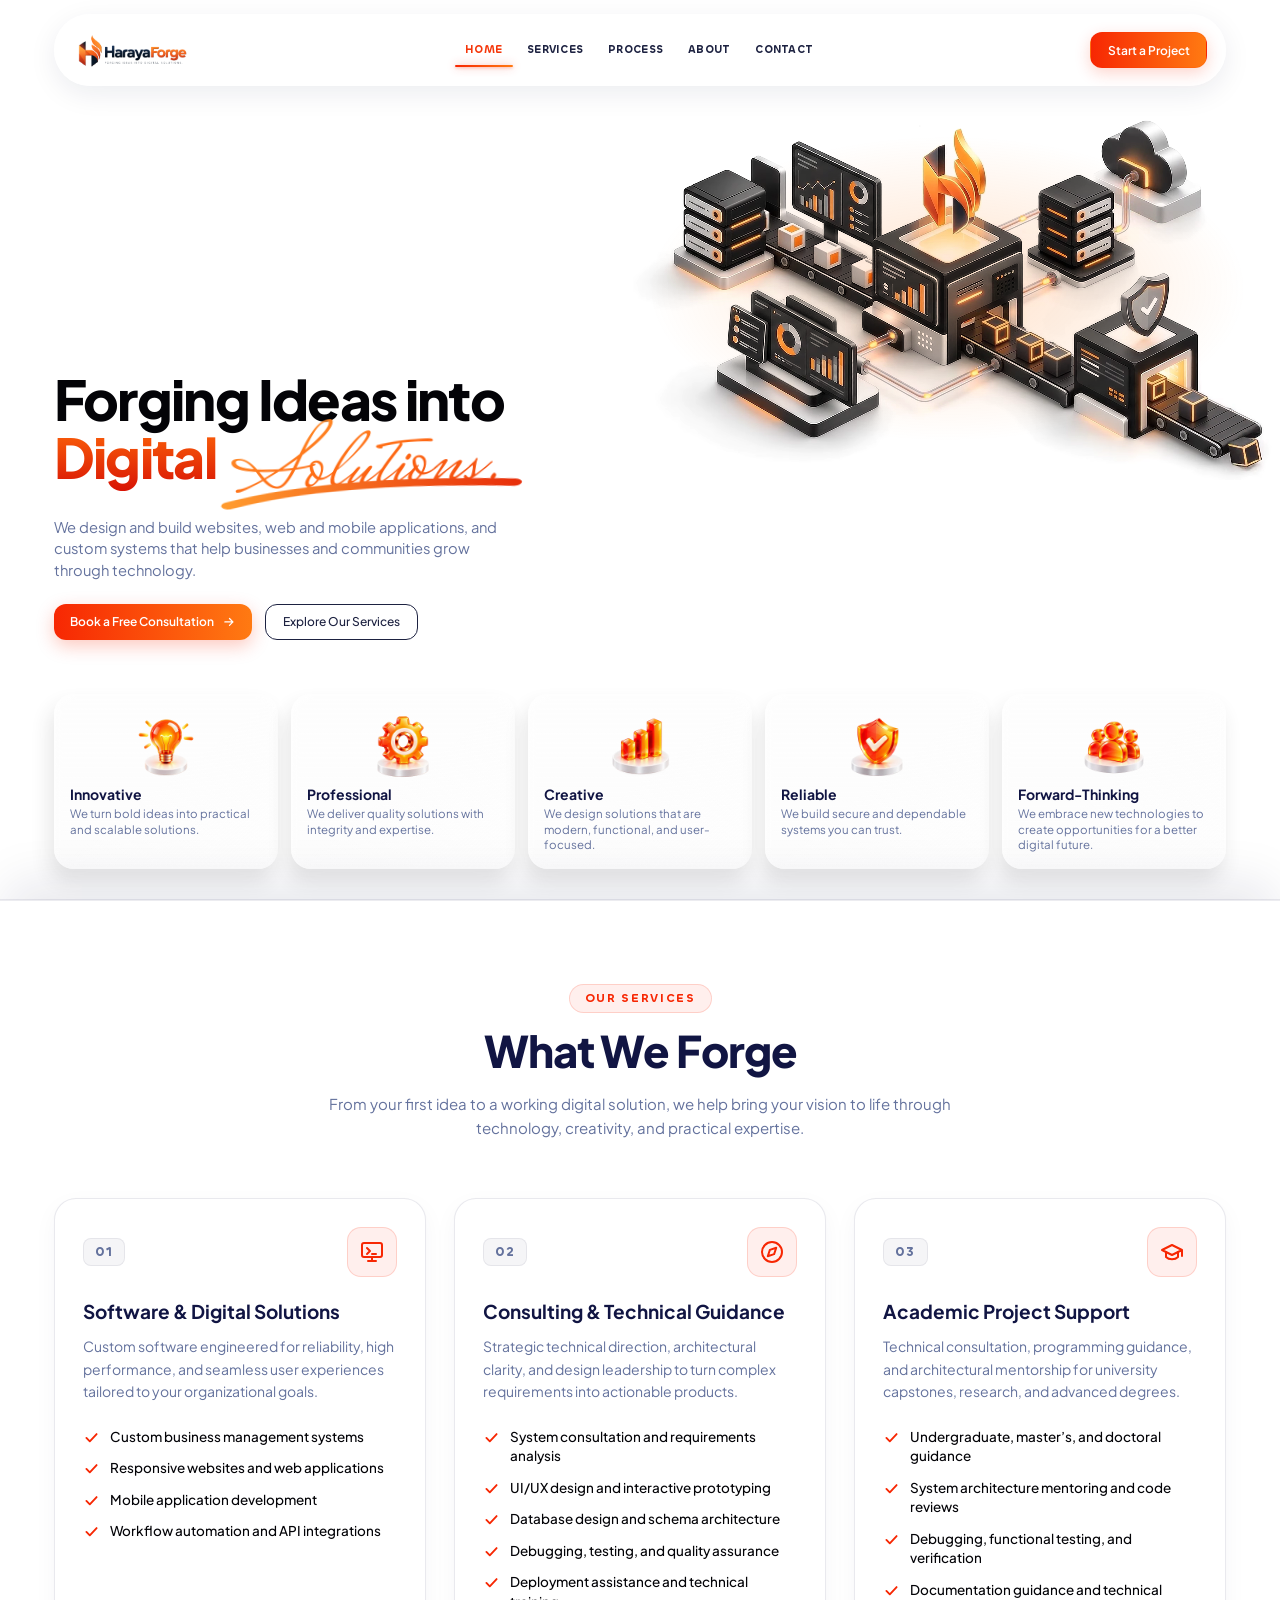
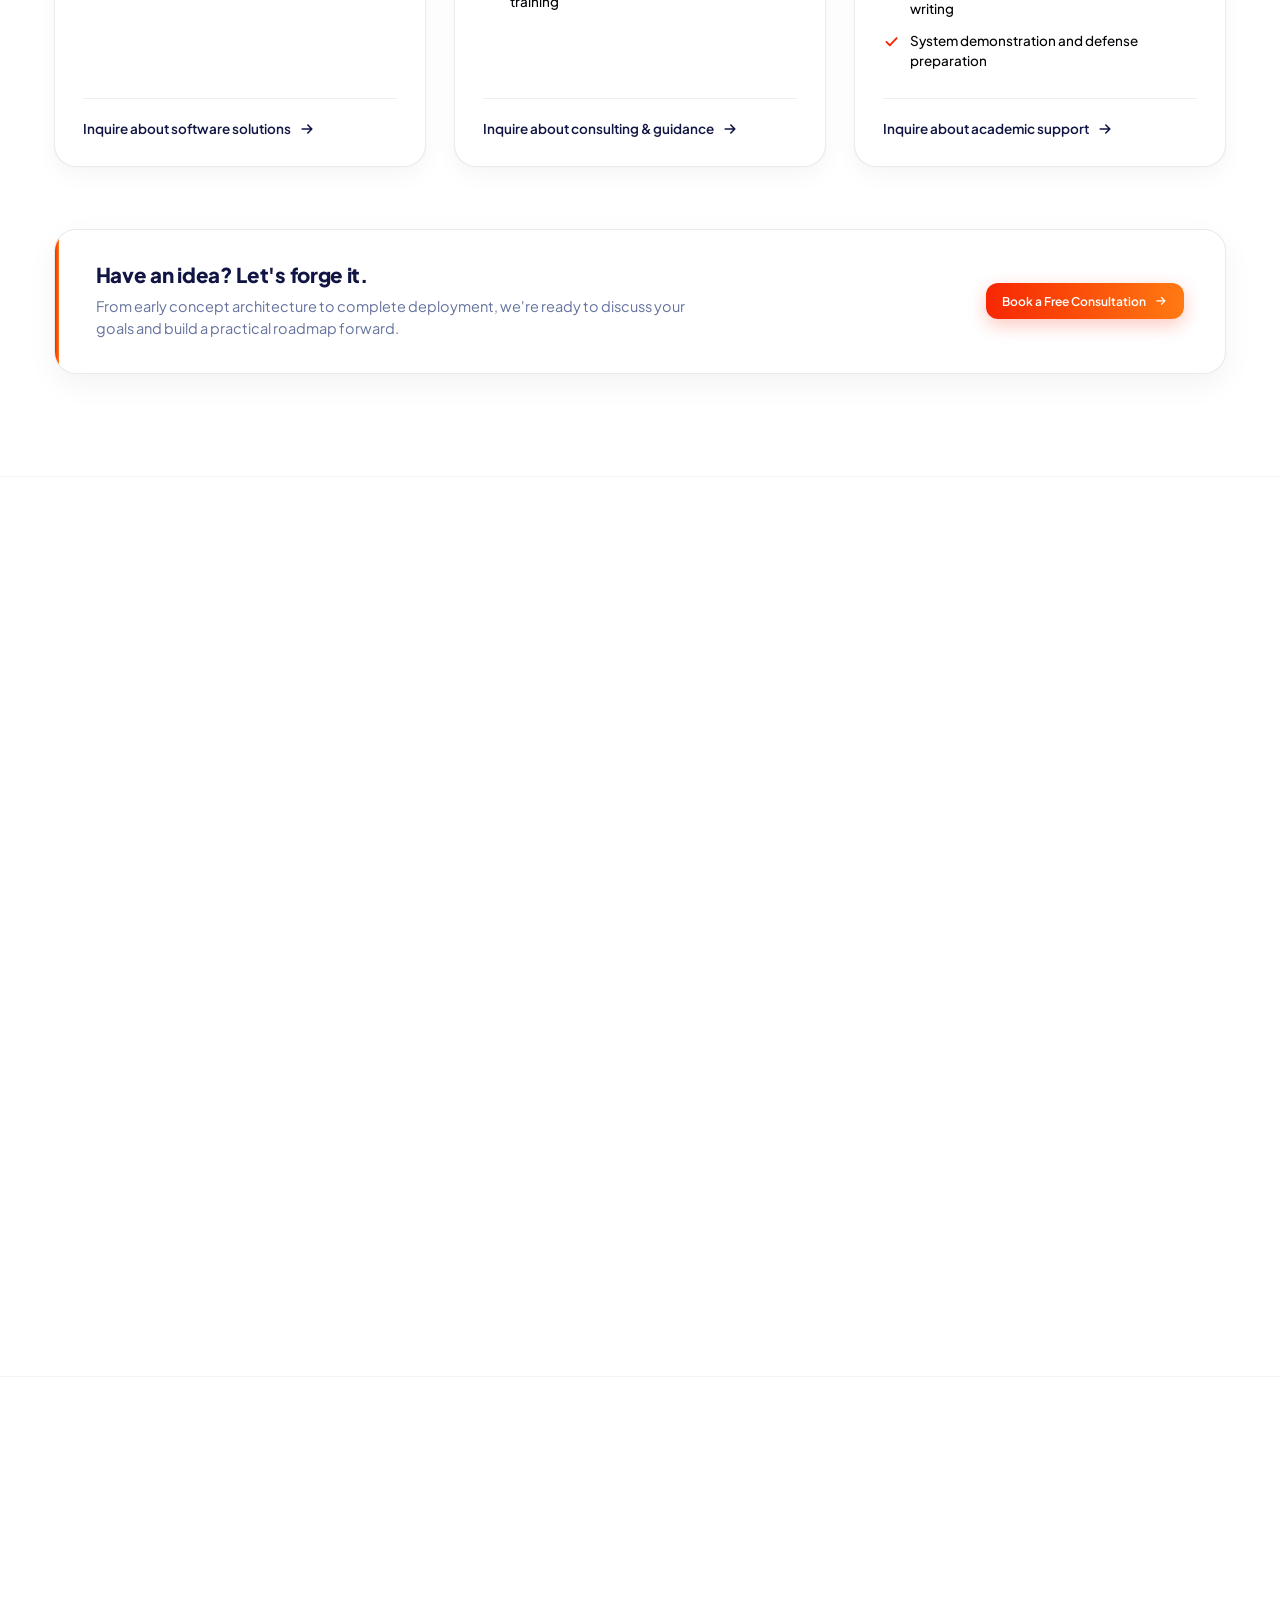
==== commit 01cdb0f6: "feat: refresh navbar and add hero services CTA" ====
--- a/index.html
+++ b/index.html
@@ -37,7 +37,7 @@
           <li><a class="nav-link" href="#process">Process</a></li>
           <li><a class="nav-link" href="#about">About</a></li>
           <li><a class="nav-link" href="#contact">Contact</a></li>
-          <li class="m"><a href="#" style="color:var(--red);font-weight:700">Book a Free Consultation</a></li>
+          <li class="m"><a class="mobile-cta" href="#">Book a Free Consultation</a></li>
         </ul>
         <span class="nav-indicator" aria-hidden="true"></span>
       </nav>
@@ -88,6 +88,7 @@
                     <path d="M5 12h14M13 6l6 6-6 6" />
                   </svg>
                 </a>
+                <a class="btn o" href="#services">Explore Our Services</a>
               </div>
             </div>
 
@@ -387,4 +388,4 @@
   <script src="js/main.js" defer></script>
 </body>
 
-</html>+</html>
--- a/css/styles.css
+++ b/css/styles.css
@@ -195,14 +195,15 @@
   display: flex;
   align-items: center;
   justify-content: space-between;
-  padding: clamp(10px, 0.8vw, 15px) clamp(18px, 1.8vw, 32px);
+  min-height: 72px;
+  padding: 8px clamp(16px, 1.4vw, 24px);
   box-sizing: border-box;
-  background: rgba(255, 255, 255, 0.12);
-  backdrop-filter: blur(14px) saturate(140%);
-  -webkit-backdrop-filter: blur(14px) saturate(140%);
-  border: 1px solid rgba(255, 255, 255, 0.22);
-  border-radius: 16px;
-  box-shadow: 0 4px 16px rgba(17, 21, 67, 0.04);
+  background: rgba(255, 255, 255, 0.72);
+  backdrop-filter: blur(20px) saturate(160%);
+  -webkit-backdrop-filter: blur(20px) saturate(160%);
+  border: 1px solid rgba(255, 255, 255, 0.82);
+  border-radius: 999px;
+  box-shadow: 0 8px 28px rgba(17, 21, 67, 0.08), inset 0 1px 0 rgba(255, 255, 255, 0.9);
   transition: background .4s cubic-bezier(.16, 1, .3, 1),
     backdrop-filter .4s cubic-bezier(.16, 1, .3, 1),
     -webkit-backdrop-filter .4s cubic-bezier(.16, 1, .3, 1),
@@ -218,10 +219,10 @@
 }
 
 header.scrolled {
-  background: rgba(255, 255, 255, 0.78);
-  backdrop-filter: blur(24px) saturate(190%);
-  -webkit-backdrop-filter: blur(24px) saturate(190%);
-  border: 1px solid rgba(255, 255, 255, 0.88);
+  background: rgba(255, 255, 255, 0.92);
+  backdrop-filter: blur(24px) saturate(180%);
+  -webkit-backdrop-filter: blur(24px) saturate(180%);
+  border: 1px solid rgba(255, 255, 255, 0.96);
   box-shadow: 0 16px 40px -8px rgba(17, 21, 67, 0.12),
     0 4px 14px -2px rgba(17, 21, 67, 0.05),
     inset 0 1px 0 rgba(255, 255, 255, 0.95),
@@ -237,7 +238,7 @@
 
 .logo img {
   display: block;
-  height: clamp(38px, 3.2vw, 52px);
+  height: clamp(34px, 2.8vw, 44px);
   width: auto;
 }
 
@@ -247,7 +248,7 @@
 
 nav ul {
   display: flex;
-  gap: 2.2vw;
+  gap: clamp(2px, .35vw, 6px);
   list-style: none;
   margin: 0;
   padding: 0;
@@ -257,12 +258,12 @@
 nav a {
   position: relative;
   font-family: 'Chillax', system-ui, -apple-system, sans-serif;
-  font-size: clamp(12px, .86vw, 15px);
+  font-size: clamp(11px, .76vw, 13px);
   font-weight: 600;
   letter-spacing: .025em;
   text-transform: uppercase;
   color: var(--nav);
-  padding: .4vw 0;
+  padding: 10px clamp(9px, .8vw, 14px);
   display: inline-block;
   transition: color .25s ease;
 }
@@ -278,9 +279,9 @@
 /* Sliding active indicator underline (Modern, silky horizontal glider) */
 .nav-indicator {
   position: absolute;
-  bottom: 0px;
+  bottom: 1px;
   left: 0;
-  height: 2.5px;
+  height: 2px;
   width: 0;
   background: var(--grad);
   border-radius: 999px;
@@ -331,10 +332,10 @@
 }
 
 .btn.dark {
-  background: #090a10;
+  background: var(--grad);
   color: #fff;
-  border: 1px solid rgba(17, 21, 67, 0.12);
-  box-shadow: 0 4px 14px rgba(9, 10, 16, 0.18);
+  border: 1px solid rgba(247, 39, 3, 0.12);
+  box-shadow: 0 5px 16px rgba(247, 39, 3, 0.2);
 }
 
 .btn:hover {
@@ -346,8 +347,7 @@
 }
 
 .btn.dark:hover {
-  background: #191c2b;
-  box-shadow: 0 8px 22px rgba(9, 10, 16, 0.28);
+  box-shadow: 0 8px 22px rgba(247, 39, 3, 0.3);
 }
 
 .btn svg {
@@ -365,8 +365,8 @@
   background: none;
   border: 1.5px solid var(--nav);
   border-radius: 12px;
-  width: 42px;
-  height: 42px;
+  width: 44px;
+  height: 44px;
   cursor: pointer;
 }
 
@@ -861,6 +861,27 @@
 
   nav .m {
     display: block;
+    padding-top: 8px;
+    margin-top: 4px;
+    border-top: 1px solid rgba(17, 21, 67, 0.08);
+  }
+
+  nav .mobile-cta {
+    display: flex;
+    align-items: center;
+    justify-content: center;
+    min-height: 44px;
+    padding: 10px 14px;
+    border: 0;
+    border-radius: 12px;
+    background: var(--grad);
+    color: #fff;
+    font-weight: 700;
+  }
+
+  nav .mobile-cta:hover {
+    color: #fff;
+    background: var(--grad);
   }
 
   .hero {
@@ -936,11 +957,15 @@
 
   .hero-act {
     margin-top: 12px;
+    flex-wrap: wrap;
+    gap: 8px;
   }
 
   .hero-act .btn {
-    padding: 9px 18px;
-    font-size: 13.5px;
+    height: auto;
+    min-height: 44px;
+    padding: 8px 12px;
+    font-size: 12.5px;
   }
 
   .machine {
@@ -1342,4 +1367,4 @@
   background: #ffffff;
   scroll-margin-top: clamp(80px, 8vw, 115px);
   border-top: 1px solid rgba(17, 21, 67, 0.05);
-}+}
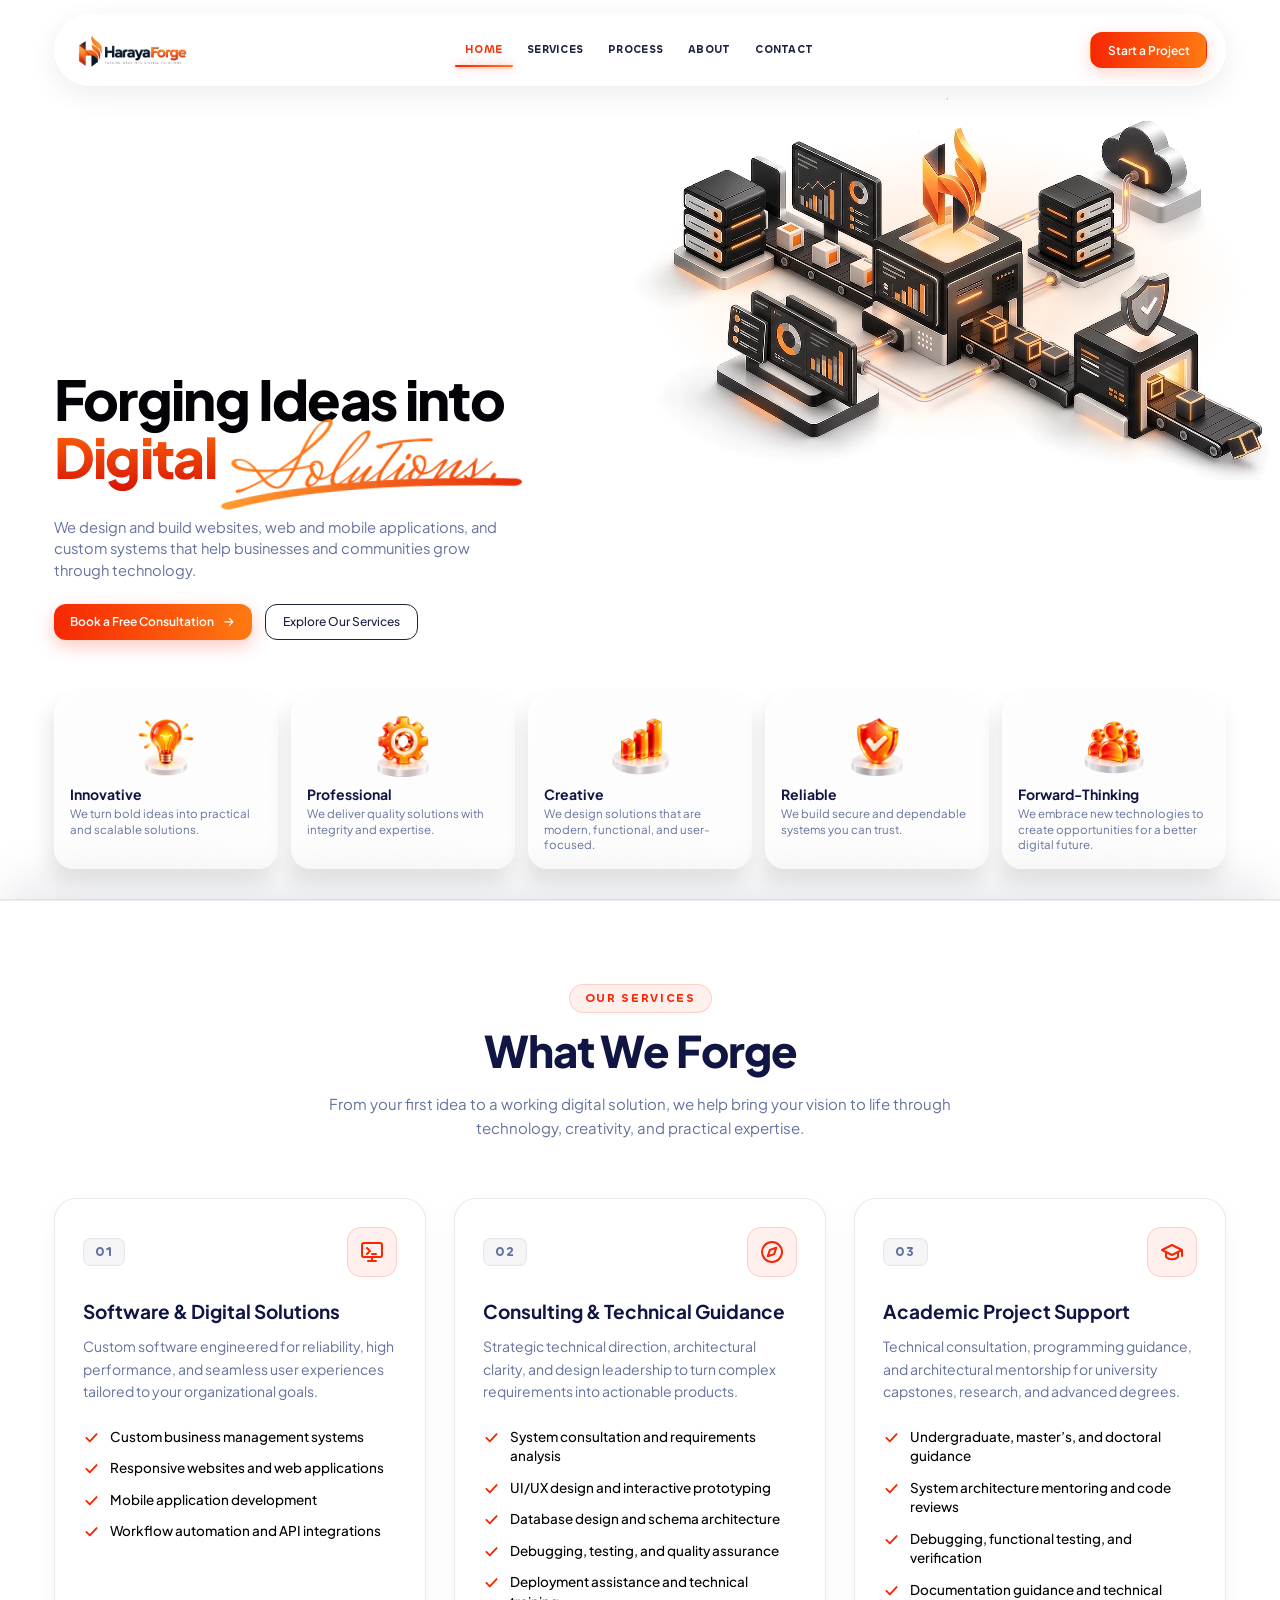
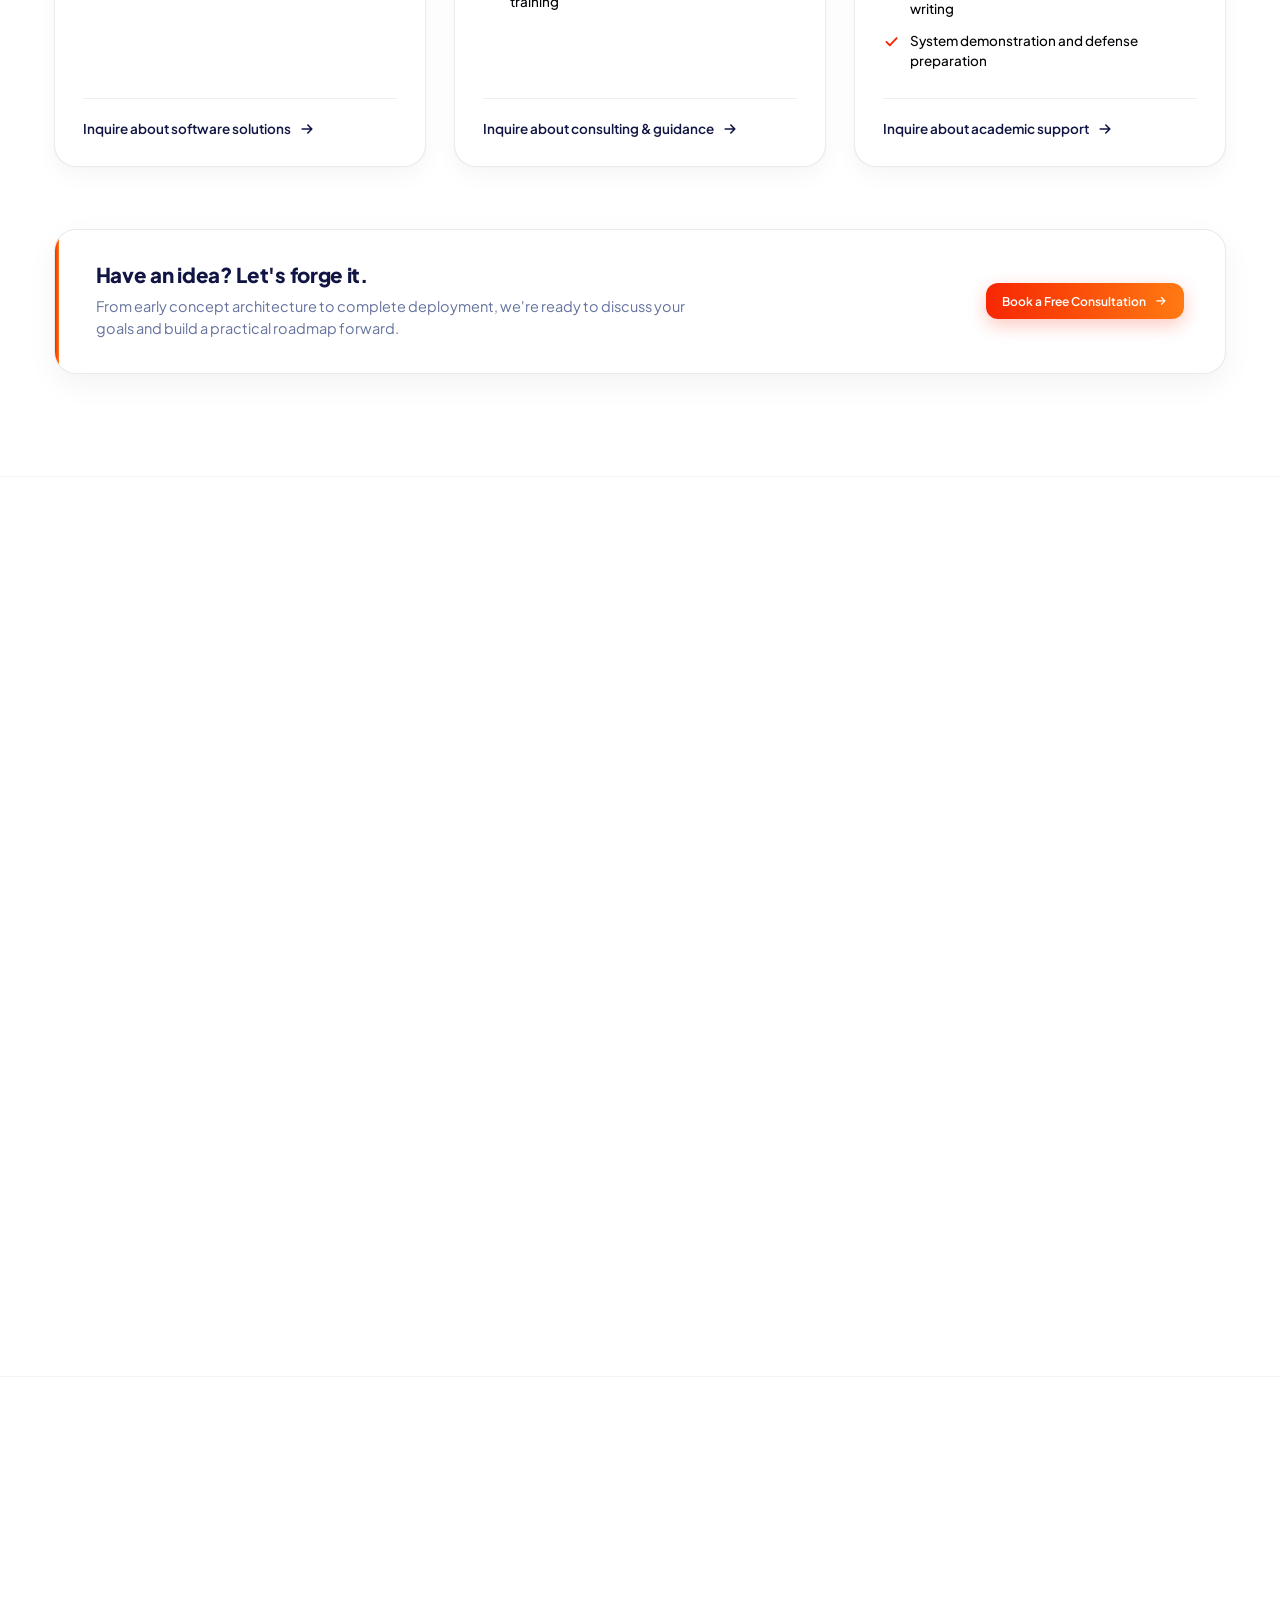
==== commit 11aebd81: "feat: add dedicated page routes and navigation" ====
--- a/index.html
+++ b/index.html
@@ -26,24 +26,24 @@
 
   <div class="page">
     <header>
-      <a class="logo" href="#" aria-label="HarayaForge home">
+      <a class="logo" href="index.html" aria-label="HarayaForge home">
         <img src="assets/logo.webp" alt="HarayaForge" width="489" height="144">
       </a>
 
       <nav id="nav" aria-label="Primary">
         <ul>
-          <li><a class="nav-link on" href="#home">Home</a></li>
-          <li><a class="nav-link" href="#services">Services</a></li>
-          <li><a class="nav-link" href="#process">Process</a></li>
-          <li><a class="nav-link" href="#about">About</a></li>
-          <li><a class="nav-link" href="#contact">Contact</a></li>
-          <li class="m"><a class="mobile-cta" href="#">Book a Free Consultation</a></li>
+          <li><a class="nav-link on" href="index.html">Home</a></li>
+          <li><a class="nav-link" href="pages/services/">Services</a></li>
+          <li><a class="nav-link" href="pages/process/">Process</a></li>
+          <li><a class="nav-link" href="pages/about/">About</a></li>
+          <li><a class="nav-link" href="pages/contact/">Contact</a></li>
+          <li class="m"><a class="mobile-cta" href="pages/contact/">Book a Free Consultation</a></li>
         </ul>
         <span class="nav-indicator" aria-hidden="true"></span>
       </nav>
 
       <div class="act">
-        <a class="btn dark" href="#">Start a Project</a>
+        <a class="btn dark" href="pages/contact/">Start a Project</a>
         <button class="burger" id="bg" aria-label="Menu" aria-expanded="false" aria-controls="nav">
           <svg viewBox="0 0 24 24" width="22" height="22" fill="none" stroke="#1D2241" stroke-width="2"
             stroke-linecap="round">
@@ -81,14 +81,14 @@
                 communities grow through technology.
               </p>
               <div class="hero-act rv" style="--d:.65s">
-                <a class="btn p" href="#">
+                <a class="btn p" href="pages/contact/">
                   Book a Free Consultation
                   <svg viewBox="0 0 24 24" fill="none" stroke="currentColor" stroke-width="2.2" stroke-linecap="round"
                     stroke-linejoin="round">
                     <path d="M5 12h14M13 6l6 6-6 6" />
                   </svg>
                 </a>
-                <a class="btn o" href="#services">Explore Our Services</a>
+                <a class="btn o" href="pages/services/">Explore Our Services</a>
               </div>
             </div>
 
--- a/css/styles.css
+++ b/css/styles.css
@@ -218,6 +218,86 @@
   padding-top: 0;
 }
 
+/* ==========================================================================
+   Dedicated Page Layouts
+   ========================================================================== */
+.inner-page {
+  min-height: 100svh;
+  padding: clamp(150px, 18vw, 220px) 6vw 100px;
+  background:
+    radial-gradient(circle at 85% 18%, rgba(255, 122, 18, .12), transparent 28%),
+    linear-gradient(180deg, #fff 0%, #f7f8fc 100%);
+}
+
+.inner-page-content {
+  width: min(100%, 1100px);
+  margin: 0 auto;
+}
+
+.inner-page-eyebrow {
+  margin: 0 0 18px;
+  color: var(--red);
+  font: 600 .78rem/1.2 'Panchang', sans-serif;
+  letter-spacing: .12em;
+  text-transform: uppercase;
+}
+
+.inner-page h1 {
+  max-width: 900px;
+  margin: 0;
+  color: var(--navy);
+  font: 700 clamp(3rem, 8vw, 7rem)/.95 'Melodrama', Georgia, serif;
+  letter-spacing: -.045em;
+}
+
+.inner-page-lead {
+  max-width: 680px;
+  margin: 28px 0 0;
+  color: var(--muted);
+  font-size: clamp(1rem, 1.5vw, 1.25rem);
+  line-height: 1.75;
+}
+
+.inner-page-grid {
+  display: grid;
+  grid-template-columns: repeat(3, minmax(0, 1fr));
+  gap: 18px;
+  margin-top: 64px;
+}
+
+.inner-page-card {
+  padding: 28px;
+  background: rgba(255, 255, 255, .78);
+  border: 1px solid rgba(17, 21, 67, .08);
+  border-radius: 24px;
+  box-shadow: 0 16px 40px rgba(17, 21, 67, .06);
+}
+
+.inner-page-card h2 {
+  margin: 0 0 12px;
+  color: var(--navy);
+  font: 700 1.5rem/1.1 'Melodrama', Georgia, serif;
+}
+
+.inner-page-card p {
+  margin: 0;
+  color: var(--muted);
+  line-height: 1.7;
+}
+
+.inner-page-actions {
+  display: flex;
+  flex-wrap: wrap;
+  gap: 14px;
+  margin-top: 34px;
+}
+
+@media (max-width: 760px) {
+  .inner-page-grid {
+    grid-template-columns: 1fr;
+  }
+}
+
 header.scrolled {
   background: rgba(255, 255, 255, 0.92);
   backdrop-filter: blur(24px) saturate(180%);
